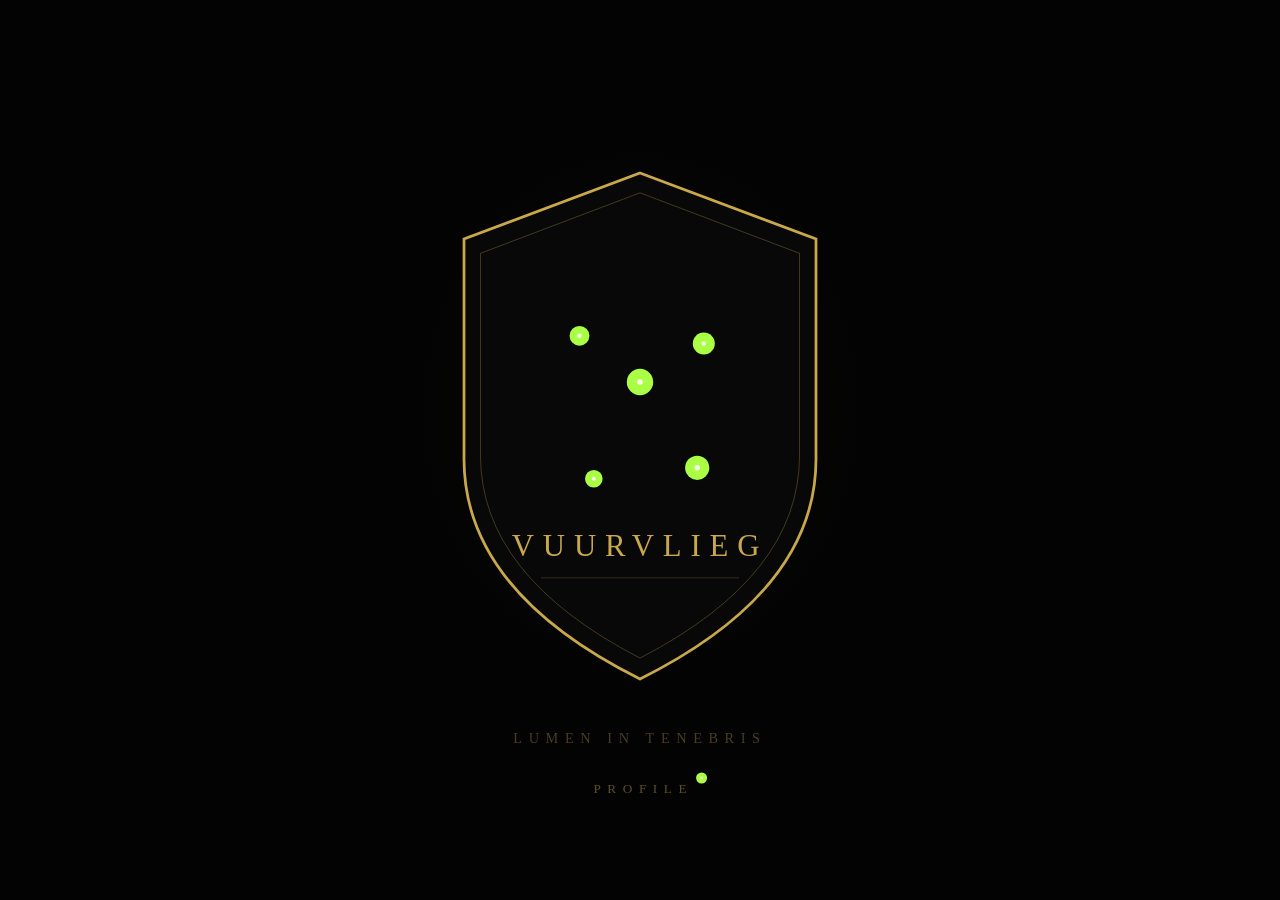
==== index.html @ 99276c4a "Homepage: .com uit het schild, PROFILE-link met vuurvliegje Co-Authored-By: Claude Opus 5.5 <noreply" ====
<!DOCTYPE html>
<html lang="nl">
<head>
  <meta charset="UTF-8">
  <meta name="viewport" content="width=device-width, initial-scale=1.0">
  <title>vuurvlieg.com | Lumen in Tenebris</title>
  <style>
    * { margin: 0; padding: 0; box-sizing: border-box; }
    body { background: #030303; display: flex; align-items: center; justify-content: center; min-height: 100vh; overflow: hidden; }
    .container { width: 100%; max-width: 700px; padding: 20px; }

    @keyframes fly1 { 0%,100%{transform:translate(0,0)} 33%{transform:translate(8px,-12px)} 66%{transform:translate(-6px,6px)} }
    @keyframes fly2 { 0%,100%{transform:translate(0,0)} 33%{transform:translate(-10px,8px)} 66%{transform:translate(6px,-5px)} }
    @keyframes fly3 { 0%,100%{transform:translate(0,0)} 33%{transform:translate(6px,10px)} 66%{transform:translate(-8px,-7px)} }
    @keyframes fly4 { 0%,100%{transform:translate(0,0)} 33%{transform:translate(-7px,-9px)} 66%{transform:translate(9px,5px)} }
    @keyframes fly5 { 0%,100%{transform:translate(0,0)} 33%{transform:translate(10px,6px)} 66%{transform:translate(-5px,-10px)} }

    @keyframes pulse {
      0%,100% { opacity: 0.3; filter: blur(3px); }
      50% { opacity: 1; filter: blur(0px); }
    }

    .mover1 { animation: fly1 6s ease-in-out infinite; }
    .mover2 { animation: fly2 8s ease-in-out infinite; animation-delay: -1s; }
    .mover3 { animation: fly3 5s ease-in-out infinite; animation-delay: -3s; }
    .mover4 { animation: fly4 9s ease-in-out infinite; animation-delay: -2s; }
    .mover5 { animation: fly5 7s ease-in-out infinite; animation-delay: -4s; }

    .light { fill: #aaff44; animation: pulse 3s ease-in-out infinite; }
    .l1 { animation-delay: 0.2s; }
    .l2 { animation-delay: 0.8s; }
    .l3 { animation-delay: 1.5s; }
    .l4 { animation-delay: 0.1s; }
    .l5 { animation-delay: 2.2s; }

    .shield-fill { fill: #080808; }
    .gold-stroke { fill: none; stroke: #c8a84b; stroke-width: 2.5; }
    .gold-inner { fill: none; stroke: #c8a84b; stroke-width: 0.8; opacity: 0.35; }
    .text-gold { fill: #c8a84b; font-family: 'Times New Roman', serif; text-anchor: middle; }
    /* Link naar het profiel met eigen vuurvliegje */
    @keyframes fly6 { 0%,100%{transform:translate(0,0)} 25%{transform:translate(-14px,-6px)} 50%{transform:translate(-4px,-14px)} 75%{transform:translate(10px,-4px)} }
    .mover6 { animation: fly6 7s ease-in-out infinite; }
    .l6 { animation-delay: 1.1s; }
    .profile-link text { opacity: 0.45; transition: opacity .3s; }
    .profile-link:hover text, .profile-link:focus text { opacity: 1; }
    .profile-link { cursor: pointer; outline: none; }
  </style>
</head>
<body>
<div class="container">
  <svg viewBox="0 0 600 700" xmlns="http://www.w3.org/2000/svg">

    <!-- Achtergrond gloed -->
    <radialGradient id="bg" cx="50%" cy="45%" r="40%">
      <stop offset="0%" stop-color="#c8a84b" stop-opacity="0.06"/>
      <stop offset="100%" stop-color="#030303" stop-opacity="0"/>
    </radialGradient>
    <rect width="600" height="700" fill="url(#bg)"/>

    <!-- Schild -->
    <path class="shield-fill" d="M300 100 L460 160 V360 Q460 480 300 560 Q140 480 140 360 V160 Z"/>
    <path class="gold-stroke"  d="M300 100 L460 160 V360 Q460 480 300 560 Q140 480 140 360 V160 Z"/>
    <path class="gold-inner"   d="M300 118 L445 173 V357 Q445 466 300 541 Q155 466 155 357 V173 Z"/>

    <!-- Vuurvlieg 1 — midden -->
    <g transform="translate(300,290)">
      <g class="mover1">
        <circle class="light l1" r="12"/>
        <circle fill="white" r="2.5" opacity="0.9"/>
      </g>
    </g>

    <!-- Vuurvlieg 2 — linksboven -->
    <g transform="translate(245,248)">
      <g class="mover2">
        <circle class="light l2" r="9"/>
        <circle fill="white" r="2" opacity="0.9"/>
      </g>
    </g>

    <!-- Vuurvlieg 3 — rechtsboven -->
    <g transform="translate(358,255)">
      <g class="mover3">
        <circle class="light l3" r="10"/>
        <circle fill="white" r="2" opacity="0.9"/>
      </g>
    </g>

    <!-- Vuurvlieg 4 — linksonder -->
    <g transform="translate(258,378)">
      <g class="mover4">
        <circle class="light l4" r="8"/>
        <circle fill="white" r="1.8" opacity="0.9"/>
      </g>
    </g>

    <!-- Vuurvlieg 5 — rechtsonder -->
    <g transform="translate(352,368)">
      <g class="mover5">
        <circle class="light l5" r="11"/>
        <circle fill="white" r="2.5" opacity="0.9"/>
      </g>
    </g>

    <!-- Tekst -->
    <text class="text-gold" x="300" y="448" font-size="28" letter-spacing="8" text-transform="uppercase">VUURVLIEG</text>
    <line x1="210" y1="468" x2="390" y2="468" stroke="#c8a84b" stroke-width="0.5" opacity="0.4"/>
    <text class="text-gold" x="300" y="618" font-size="13" letter-spacing="6" opacity="0.35">LUMEN IN TENEBRIS</text>

    <!-- Link naar profiel, met een klein vuurvliegje -->
    <a class="profile-link" href="/profiel/" aria-label="Profile">
      <rect x="230" y="636" width="140" height="40" fill="transparent"/>
      <text class="text-gold" x="303" y="664" font-size="12" letter-spacing="6">PROFILE</text>
      <g transform="translate(356,650)">
        <g class="mover6">
          <circle class="light l6" r="5"/>
          <circle fill="white" r="1.2" opacity="0.9"/>
        </g>
      </g>
    </a>

  </svg>
</div>
</body>
</html>
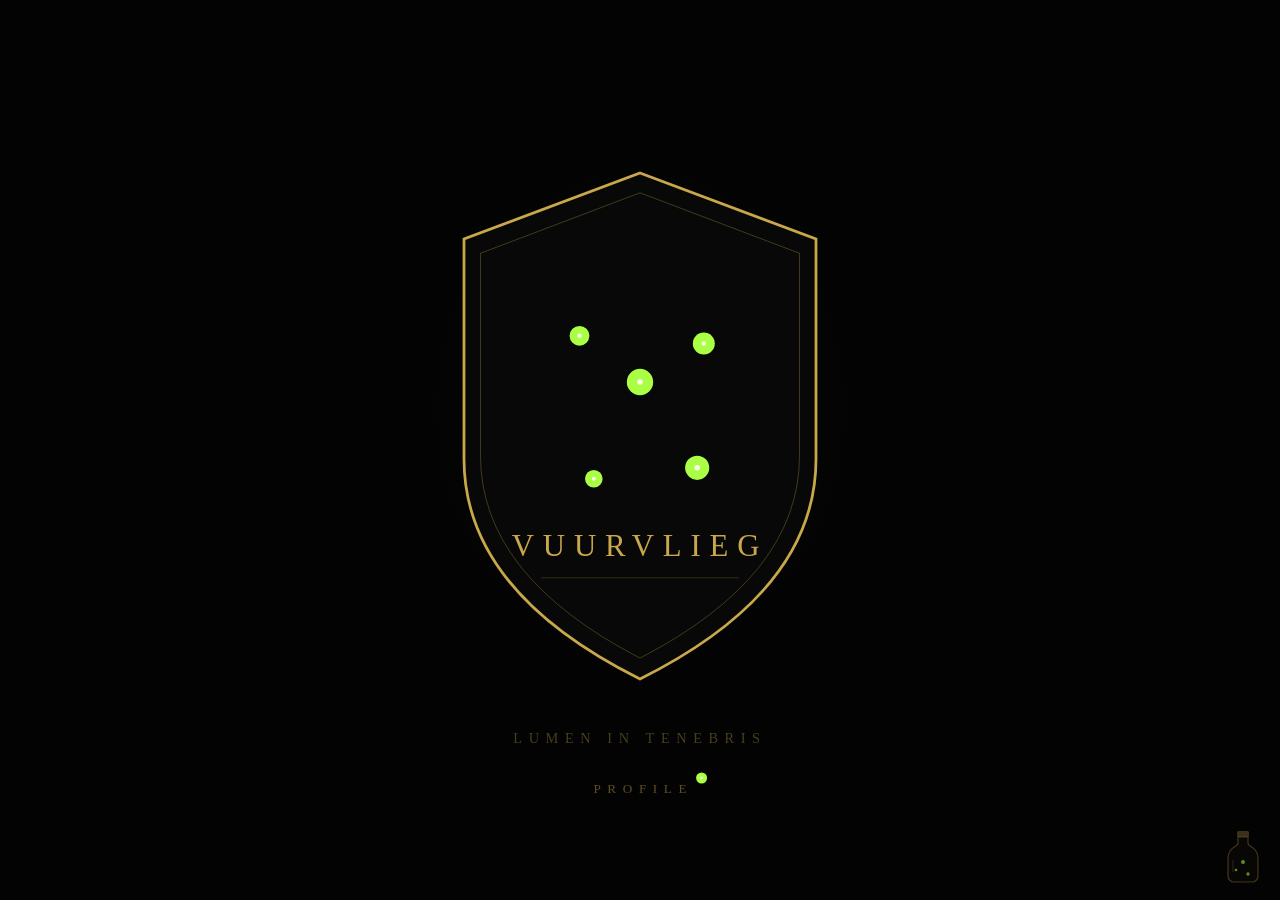
==== commit eb212545: "Verborgen bezoekersteller: glazen fles met vuurvliegjes rechtsonder Telt één keer per browsersessie " ====
--- a/index.html
+++ b/index.html
@@ -121,5 +121,6 @@
 
   </svg>
 </div>
+<script src="/teller.js" defer></script>
 </body>
 </html>
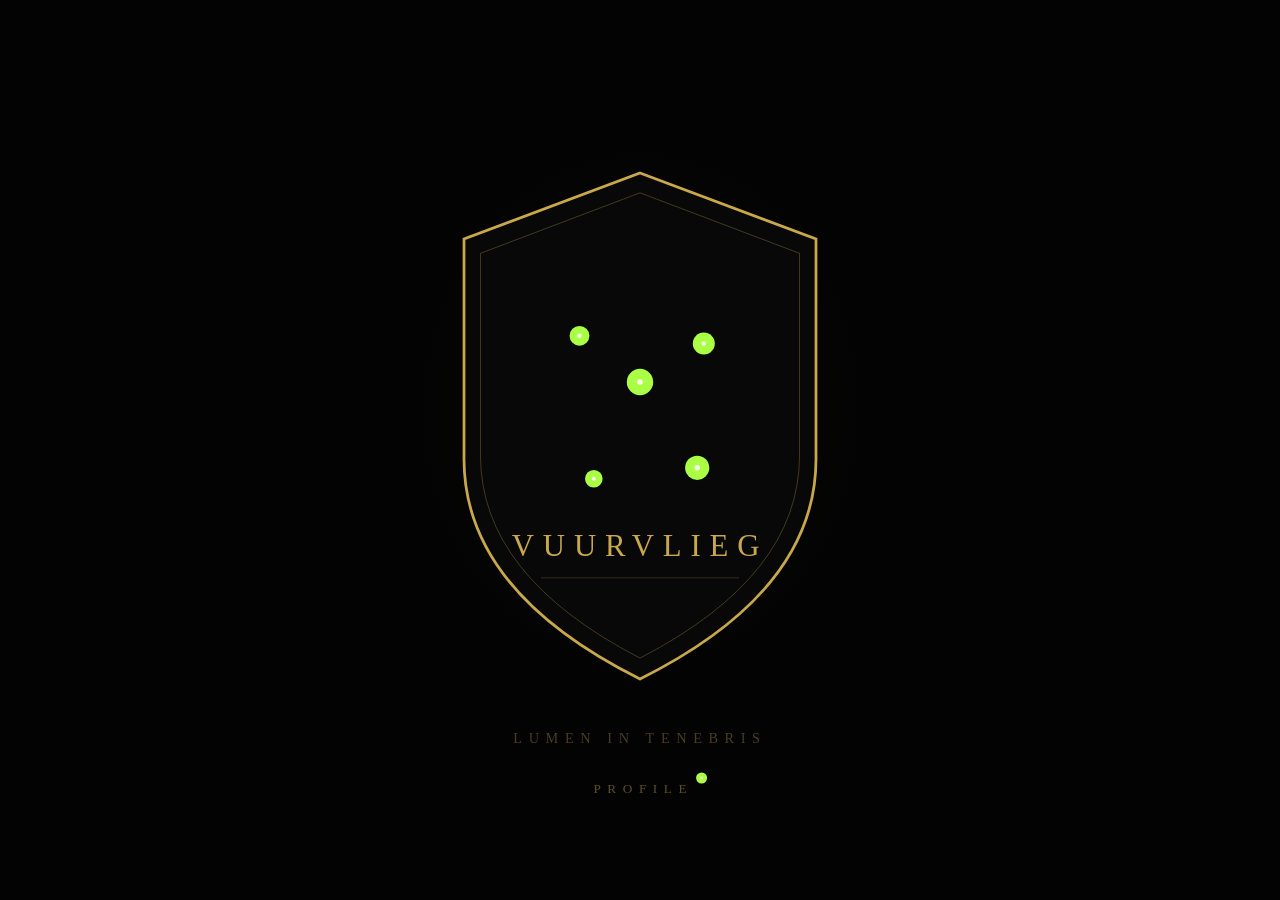
==== commit 54e36539: "Teller alleen op het profiel, en subtieler Kleiner flesje, lagere basisdekking, rustiger knipperen e" ====
--- a/index.html
+++ b/index.html
@@ -121,6 +121,5 @@
 
   </svg>
 </div>
-<script src="/teller.js" defer></script>
 </body>
 </html>
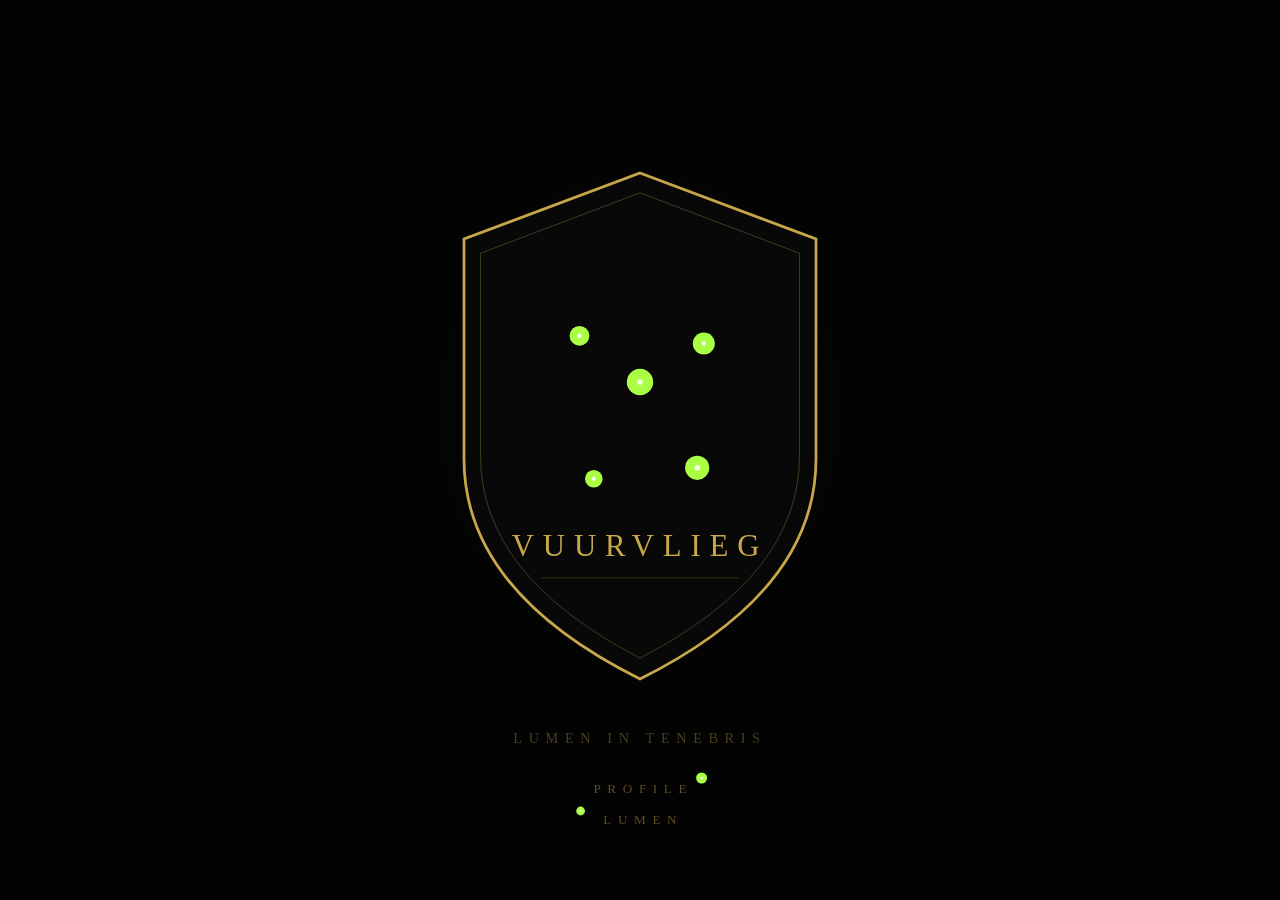
==== commit bd1b7c61: "Lumen live: vuurvliegje op de homepage aan, noindex weg - Homepage: LUMEN-link met eigen vuurvliegje" ====
--- a/index.html
+++ b/index.html
@@ -119,6 +119,18 @@
       </g>
     </a>
 
+    <!-- Link naar Lumen, met een eigen vuurvliegje -->
+    <a class="profile-link" href="/lumen/" aria-label="Lumen">
+      <rect x="240" y="672" width="120" height="28" fill="transparent"/>
+      <text class="text-gold" x="303" y="692" font-size="12" letter-spacing="6">LUMEN</text>
+      <g transform="translate(246,680)">
+        <g class="mover6" style="animation-delay:-3.5s">
+          <circle class="light l6" r="4" style="animation-delay:2s"/>
+          <circle fill="white" r="1" opacity="0.9"/>
+        </g>
+      </g>
+    </a>
+
   </svg>
 </div>
 </body>
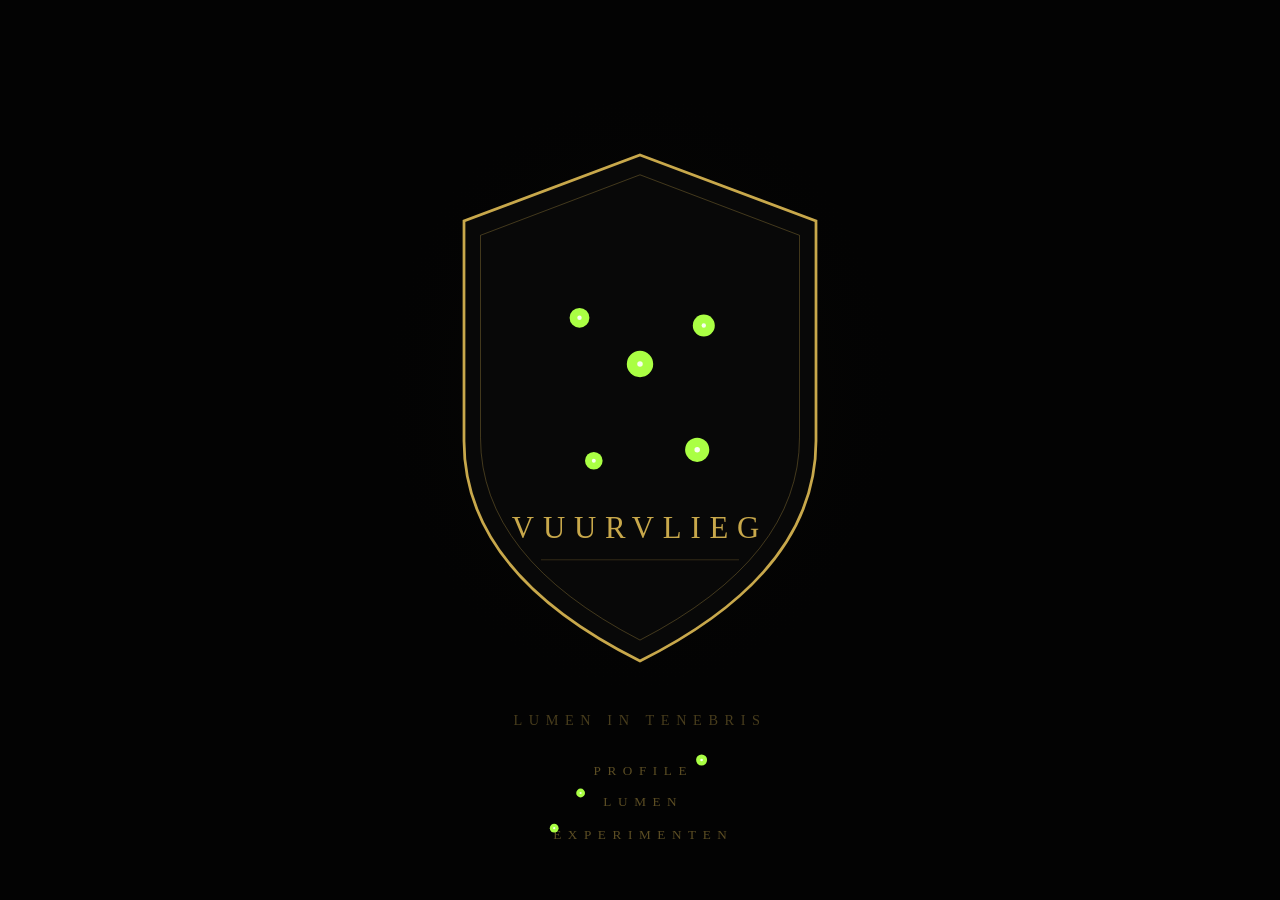
==== commit a946e37c: "Experimenten: nieuwe sectie met Experiment 1, noodvoorraad-tracker Homepage-link, overzichtspagina, " ====
--- a/index.html
+++ b/index.html
@@ -3,6 +3,9 @@
 <head>
   <meta charset="UTF-8">
   <meta name="viewport" content="width=device-width, initial-scale=1.0">
+  <link rel="icon" href="/favicon.ico" sizes="any">
+  <link rel="icon" href="/favicon.svg" type="image/svg+xml">
+  <link rel="apple-touch-icon" href="/apple-touch-icon.png">
   <title>vuurvlieg.com | Lumen in Tenebris</title>
   <style>
     * { margin: 0; padding: 0; box-sizing: border-box; }
@@ -48,7 +51,7 @@
 </head>
 <body>
 <div class="container">
-  <svg viewBox="0 0 600 700" xmlns="http://www.w3.org/2000/svg">
+  <svg viewBox="0 0 600 732" xmlns="http://www.w3.org/2000/svg">
 
     <!-- Achtergrond gloed -->
     <radialGradient id="bg" cx="50%" cy="45%" r="40%">
@@ -131,6 +134,18 @@
       </g>
     </a>
 
+    <!-- Link naar Experimenten, met een eigen vuurvliegje -->
+    <a class="profile-link" href="/experimenten/" aria-label="Experimenten">
+      <rect x="200" y="702" width="200" height="28" fill="transparent"/>
+      <text class="text-gold" x="303" y="722" font-size="12" letter-spacing="6">EXPERIMENTEN</text>
+      <g transform="translate(222,712)">
+        <g class="mover6" style="animation-delay:-5s">
+          <circle class="light l6" r="4" style="animation-delay:1.4s"/>
+          <circle fill="white" r="1" opacity="0.9"/>
+        </g>
+      </g>
+    </a>
+
   </svg>
 </div>
 </body>
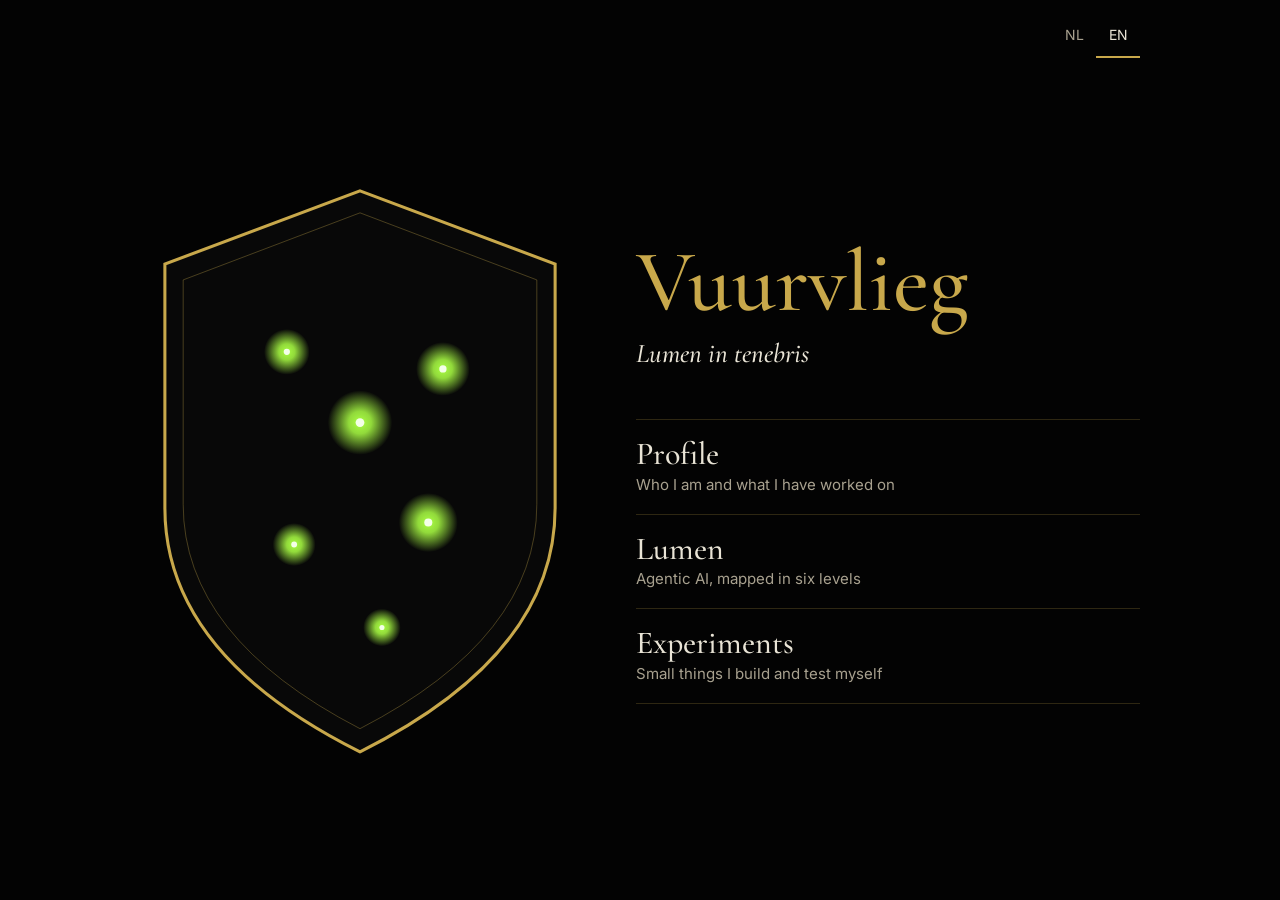
==== commit d3d2f367: "Nieuw ontwerp als homepage; oude homepage naar /archief/ Co-Authored-By: Claude Sonnet 5.5 <noreply@" ====
--- a/index.html
+++ b/index.html
@@ -1,152 +1,129 @@
 <!DOCTYPE html>
 <html lang="nl">
 <head>
-  <meta charset="UTF-8">
-  <meta name="viewport" content="width=device-width, initial-scale=1.0">
-  <link rel="icon" href="/favicon.ico" sizes="any">
-  <link rel="icon" href="/favicon.svg" type="image/svg+xml">
-  <link rel="apple-touch-icon" href="/apple-touch-icon.png">
-  <title>vuurvlieg.com | Lumen in Tenebris</title>
-  <style>
-    * { margin: 0; padding: 0; box-sizing: border-box; }
-    body { background: #030303; display: flex; align-items: center; justify-content: center; min-height: 100vh; overflow: hidden; }
-    .container { width: 100%; max-width: 700px; padding: 20px; }
+<meta charset="UTF-8">
+<meta name="viewport" content="width=device-width, initial-scale=1">
+<meta name="description" content="Vuurvlieg: the personal site of Niels van der Heijden, with his profile, Lumen (agentic AI, mapped) and experiments.">
+<title>vuurvlieg.com | Lumen in Tenebris</title>
+<link rel="icon" href="/favicon.ico" sizes="any">
+<link rel="icon" href="/favicon.svg" type="image/svg+xml">
+<link rel="apple-touch-icon" href="/apple-touch-icon.png">
+<style>
+@font-face{font-family:'VV Serif';font-weight:500;font-style:normal;font-display:swap;src:url([data-uri]) format('woff2')}
+@font-face{font-family:'VV Serif';font-weight:500;font-style:italic;font-display:swap;src:url([data-uri]) format('woff2')}
+@font-face{font-family:'VV Sans';font-weight:400;font-style:normal;font-display:swap;src:url([data-uri]) format('woff2')}
+@font-face{font-family:'VV Sans';font-weight:600;font-style:normal;font-display:swap;src:url([data-uri]) format('woff2')}
+:root{--night:#030303;--shield:#080808;--gold:#c8a84b;--glow:#aaff44;--text:#e9e4d6;--muted:#a8a18f;--line:rgba(200,168,75,.22);
+--serif:'VV Serif','Times New Roman',serif;--sans:'VV Sans',system-ui,sans-serif;color-scheme:dark}
+*{margin:0;padding:0;box-sizing:border-box}
+body{background:var(--night);color:var(--text);font-family:var(--sans);line-height:1.6}
+a{color:var(--gold)}
+:focus-visible{outline:2px solid var(--glow);outline-offset:3px}
+.wrap{max-width:1040px;margin:0 auto;padding:0 20px}
 
-    @keyframes fly1 { 0%,100%{transform:translate(0,0)} 33%{transform:translate(8px,-12px)} 66%{transform:translate(-6px,6px)} }
-    @keyframes fly2 { 0%,100%{transform:translate(0,0)} 33%{transform:translate(-10px,8px)} 66%{transform:translate(6px,-5px)} }
-    @keyframes fly3 { 0%,100%{transform:translate(0,0)} 33%{transform:translate(6px,10px)} 66%{transform:translate(-8px,-7px)} }
-    @keyframes fly4 { 0%,100%{transform:translate(0,0)} 33%{transform:translate(-7px,-9px)} 66%{transform:translate(9px,5px)} }
-    @keyframes fly5 { 0%,100%{transform:translate(0,0)} 33%{transform:translate(10px,6px)} 66%{transform:translate(-5px,-10px)} }
+.top{display:flex;justify-content:flex-end;align-items:center;gap:16px;padding-top:14px;font-size:14px}
+.top a{display:inline-flex;align-items:center;min-height:44px}
+.lang{display:flex}
+.lang button{min-width:44px;min-height:44px;background:none;border:0;border-bottom:2px solid transparent;color:var(--muted);font:inherit;cursor:pointer}
+.lang button[aria-pressed=true]{color:var(--text);border-color:var(--gold)}
 
-    @keyframes pulse {
-      0%,100% { opacity: 0.3; filter: blur(3px); }
-      50% { opacity: 1; filter: blur(0px); }
-    }
+.home{min-height:calc(100svh - 58px);display:grid;grid-template-columns:minmax(0,5fr) minmax(0,6fr);gap:clamp(24px,6vw,88px);align-items:center;padding-block:24px 40px}
+.shield{justify-self:end;width:100%;max-width:min(400px,calc((100svh - 140px)*.75))}
+.shield svg{display:block;width:100%;height:auto;overflow:visible}
+.fly{transition:transform 1.1s cubic-bezier(.45,.05,.2,1)}
+.drift{animation:drift var(--d) ease-in-out infinite alternate;animation-delay:var(--o)}
+.halo{fill:var(--glow);animation:pulse 3.2s ease-in-out infinite;animation-delay:var(--o)}
+.core{fill:#f4ffe8}
+.trail{fill:none;stroke:var(--glow);stroke-width:1;stroke-dasharray:2 6;opacity:0;transition:opacity .5s}
+.trail.on{opacity:.45;transition-delay:.7s}
+@keyframes drift{from{transform:translate(-7px,5px)}to{transform:translate(8px,-9px)}}
+@keyframes pulse{0%,100%{opacity:.4}50%{opacity:1}}
+.shape .drift{animation-play-state:paused}
 
-    .mover1 { animation: fly1 6s ease-in-out infinite; }
-    .mover2 { animation: fly2 8s ease-in-out infinite; animation-delay: -1s; }
-    .mover3 { animation: fly3 5s ease-in-out infinite; animation-delay: -3s; }
-    .mover4 { animation: fly4 9s ease-in-out infinite; animation-delay: -2s; }
-    .mover5 { animation: fly5 7s ease-in-out infinite; animation-delay: -4s; }
+h1{font-family:var(--serif);font-weight:500;font-size:clamp(48px,8vw,88px);line-height:1;color:var(--gold)}
+.motto{font-family:var(--serif);font-style:italic;font-size:clamp(21px,2.4vw,27px);margin-top:6px}
+nav ul{list-style:none;margin-top:clamp(24px,5vh,44px);border-top:1px solid var(--line)}
+nav a{display:block;text-decoration:none;color:var(--text);padding:16px 0 17px;border-bottom:1px solid var(--line)}
+nav strong{display:block;font-family:var(--serif);font-weight:500;font-size:32px;line-height:1.15;transition:color .2s}
+nav span{display:block;color:var(--muted);font-size:15px}
+nav a:hover strong,nav a:focus-visible strong{color:var(--glow)}
 
-    .light { fill: #aaff44; animation: pulse 3s ease-in-out infinite; }
-    .l1 { animation-delay: 0.2s; }
-    .l2 { animation-delay: 0.8s; }
-    .l3 { animation-delay: 1.5s; }
-    .l4 { animation-delay: 0.1s; }
-    .l5 { animation-delay: 2.2s; }
-
-    .shield-fill { fill: #080808; }
-    .gold-stroke { fill: none; stroke: #c8a84b; stroke-width: 2.5; }
-    .gold-inner { fill: none; stroke: #c8a84b; stroke-width: 0.8; opacity: 0.35; }
-    .text-gold { fill: #c8a84b; font-family: 'Times New Roman', serif; text-anchor: middle; }
-    /* Link naar het profiel met eigen vuurvliegje */
-    @keyframes fly6 { 0%,100%{transform:translate(0,0)} 25%{transform:translate(-14px,-6px)} 50%{transform:translate(-4px,-14px)} 75%{transform:translate(10px,-4px)} }
-    .mover6 { animation: fly6 7s ease-in-out infinite; }
-    .l6 { animation-delay: 1.1s; }
-    .profile-link text { opacity: 0.45; transition: opacity .3s; }
-    .profile-link:hover text, .profile-link:focus text { opacity: 1; }
-    .profile-link { cursor: pointer; outline: none; }
-  </style>
+@media(max-width:760px){
+ .home{grid-template-columns:1fr;gap:12px;align-content:start;padding-top:4px}
+ .shield{justify-self:center;max-width:min(220px,24svh)}
+ .intro h1,.motto{text-align:center}
+ nav ul{margin-top:20px}
+}
+@media(prefers-reduced-motion:reduce){*{animation:none!important;transition:none!important}}
+</style>
 </head>
 <body>
-<div class="container">
-  <svg viewBox="0 0 600 732" xmlns="http://www.w3.org/2000/svg">
+<header class="wrap top">
+  <div class="lang" role="group" aria-label="Taal / Language"><button type="button" data-lang="nl">NL</button><button type="button" data-lang="en">EN</button></div>
+</header>
 
-    <!-- Achtergrond gloed -->
-    <radialGradient id="bg" cx="50%" cy="45%" r="40%">
-      <stop offset="0%" stop-color="#c8a84b" stop-opacity="0.06"/>
-      <stop offset="100%" stop-color="#030303" stop-opacity="0"/>
-    </radialGradient>
-    <rect width="600" height="700" fill="url(#bg)"/>
+<main>
+<div class="wrap home">
+  <div class="shield" aria-hidden="true">
+    <svg viewBox="136 96 328 468">
+      <path d="M300 100 460 160V360Q460 480 300 560 140 480 140 360V160Z" fill="var(--shield)" stroke="var(--gold)" stroke-width="2.5"/>
+      <path d="M300 118 445 173V357Q445 466 300 541 155 466 155 357V173Z" fill="none" stroke="var(--gold)" stroke-width=".8" opacity=".35"/>
+      <polyline class="trail" points=""/>
+      <g id="flies"></g>
+    </svg>
+  </div>
+  <div class="intro">
+    <h1>Vuurvlieg</h1>
+    <p class="motto" lang="la">Lumen in tenebris</p>
+    <nav aria-label="Vuurvlieg"><ul>
+      <li><a href="/profiel/" data-shape="profile"><strong data-t="p"></strong><span data-t="pd"></span></a></li>
+      <li><a href="/lumen/" data-shape="lumen"><strong>Lumen</strong><span data-t="ld"></span></a></li>
+      <li><a href="/experimenten/" data-shape="exp"><strong data-t="e"></strong><span data-t="ed"></span></a></li>
+    </ul></nav>
+  </div>
+</div>
 
-    <!-- Schild -->
-    <path class="shield-fill" d="M300 100 L460 160 V360 Q460 480 300 560 Q140 480 140 360 V160 Z"/>
-    <path class="gold-stroke"  d="M300 100 L460 160 V360 Q460 480 300 560 Q140 480 140 360 V160 Z"/>
-    <path class="gold-inner"   d="M300 118 L445 173 V357 Q445 466 300 541 Q155 466 155 357 V173 Z"/>
+</main>
 
-    <!-- Vuurvlieg 1 — midden -->
-    <g transform="translate(300,290)">
-      <g class="mover1">
-        <circle class="light l1" r="12"/>
-        <circle fill="white" r="2.5" opacity="0.9"/>
-      </g>
-    </g>
+<script>
+const TXT={
+nl:{p:"Profiel",pd:"Wie ik ben en waaraan ik heb gewerkt",ld:"Agentic AI in kaart, in zes niveaus",e:"Experimenten",ed:"Kleine dingen die ik zelf bouw en test"},
+en:{p:"Profile",pd:"Who I am and what I have worked on",ld:"Agentic AI, mapped in six levels",e:"Experiments",ed:"Small things I build and test myself"}};
 
-    <!-- Vuurvlieg 2 — linksboven -->
-    <g transform="translate(245,248)">
-      <g class="mover2">
-        <circle class="light l2" r="9"/>
-        <circle fill="white" r="2" opacity="0.9"/>
-      </g>
-    </g>
+let lang="en";
+try{const u=new URLSearchParams(location.search).get("lang"),s=localStorage.getItem("vuurvlieg-lang");lang=[u,s].find(l=>l==="nl"||l==="en")||"en"}catch(e){}
+function render(){
+  const t=TXT[lang];document.documentElement.lang=lang;
+  document.querySelectorAll("[data-t]").forEach(e=>e.textContent=t[e.dataset.t]);
+  document.querySelectorAll("[data-lang]").forEach(b=>b.setAttribute("aria-pressed",b.dataset.lang===lang));
+}
+document.querySelectorAll("[data-lang]").forEach(b=>b.onclick=()=>{lang=b.dataset.lang;try{localStorage.setItem("vuurvlieg-lang",lang)}catch(e){}render()});
+render();
 
-    <!-- Vuurvlieg 3 — rechtsboven -->
-    <g transform="translate(358,255)">
-      <g class="mover3">
-        <circle class="light l3" r="10"/>
-        <circle fill="white" r="2" opacity="0.9"/>
-      </g>
-    </g>
-
-    <!-- Vuurvlieg 4 — linksonder -->
-    <g transform="translate(258,378)">
-      <g class="mover4">
-        <circle class="light l4" r="8"/>
-        <circle fill="white" r="1.8" opacity="0.9"/>
-      </g>
-    </g>
-
-    <!-- Vuurvlieg 5 — rechtsonder -->
-    <g transform="translate(352,368)">
-      <g class="mover5">
-        <circle class="light l5" r="11"/>
-        <circle fill="white" r="2.5" opacity="0.9"/>
-      </g>
-    </g>
-
-    <!-- Tekst -->
-    <text class="text-gold" x="300" y="448" font-size="28" letter-spacing="8" text-transform="uppercase">VUURVLIEG</text>
-    <line x1="210" y1="468" x2="390" y2="468" stroke="#c8a84b" stroke-width="0.5" opacity="0.4"/>
-    <text class="text-gold" x="300" y="618" font-size="13" letter-spacing="6" opacity="0.35">LUMEN IN TENEBRIS</text>
-
-    <!-- Link naar profiel, met een klein vuurvliegje -->
-    <a class="profile-link" href="/profiel/" aria-label="Profile">
-      <rect x="230" y="636" width="140" height="40" fill="transparent"/>
-      <text class="text-gold" x="303" y="664" font-size="12" letter-spacing="6">PROFILE</text>
-      <g transform="translate(356,650)">
-        <g class="mover6">
-          <circle class="light l6" r="5"/>
-          <circle fill="white" r="1.2" opacity="0.9"/>
-        </g>
-      </g>
-    </a>
-
-    <!-- Link naar Lumen, met een eigen vuurvliegje -->
-    <a class="profile-link" href="/lumen/" aria-label="Lumen">
-      <rect x="240" y="672" width="120" height="28" fill="transparent"/>
-      <text class="text-gold" x="303" y="692" font-size="12" letter-spacing="6">LUMEN</text>
-      <g transform="translate(246,680)">
-        <g class="mover6" style="animation-delay:-3.5s">
-          <circle class="light l6" r="4" style="animation-delay:2s"/>
-          <circle fill="white" r="1" opacity="0.9"/>
-        </g>
-      </g>
-    </a>
-
-    <!-- Link naar Experimenten, met een eigen vuurvliegje -->
-    <a class="profile-link" href="/experimenten/" aria-label="Experimenten">
-      <rect x="200" y="702" width="200" height="28" fill="transparent"/>
-      <text class="text-gold" x="303" y="722" font-size="12" letter-spacing="6">EXPERIMENTEN</text>
-      <g transform="translate(222,712)">
-        <g class="mover6" style="animation-delay:-5s">
-          <circle class="light l6" r="4" style="animation-delay:1.4s"/>
-          <circle fill="white" r="1" opacity="0.9"/>
-        </g>
-      </g>
-    </a>
-
-  </svg>
-</div>
+/* Zes vuurvliegen. In rust zweven ze; bij een bestemming vormen ze haar. [x, y, schaal] */
+const REST=[[300,290,1.2],[240,232,.85],[368,246,1],[246,390,.8],[356,372,1.1],[318,458,.7]];
+const SHAPES={
+  profile:[[300,310,2.4],...Array(5).fill([300,310,0])],
+  lumen:[[200,420,.6],[240,380,.7],[280,340,.8],[320,300,.9],[360,260,1],[400,220,1.15]],
+  exp:[[250,310,1.6],[350,310,1.6],[250,310,0],[350,310,0],[250,310,0],[350,310,0]]};
+const NS="http://www.w3.org/2000/svg",box=document.getElementById("flies"),trail=document.querySelector(".trail");
+const el=(n,a,p)=>{const e=document.createElementNS(NS,n);for(const k in a)e.setAttribute(k,a[k]);p.appendChild(e);return e};
+const defs=el("defs",{},box),g=el("radialGradient",{id:"g"},defs);
+[[0,1],[.35,.85],[1,0]].forEach(([o,a])=>el("stop",{offset:o,"stop-color":"#aaff44","stop-opacity":a},g));
+const flies=REST.map((_,i)=>{const f=el("g",{class:"fly"},box),d=el("g",{class:"drift",style:`--d:${4+i*.9}s;--o:-${i*1.3}s`},f);
+  el("circle",{r:22,class:"halo",style:`fill:url(#g);--o:-${i*.7}s`},d);el("circle",{r:3,class:"core"},d);return f});
+function form(name){
+  const s=SHAPES[name]||REST;
+  flies.forEach((f,i)=>f.style.transform=`translate(${s[i][0]}px,${s[i][1]}px) scale(${s[i][2]})`);
+  box.classList.toggle("shape",!!SHAPES[name]);
+  if(name==="lumen")trail.setAttribute("points",s.map(p=>p[0]+","+p[1]).join(" "));
+  trail.classList.toggle("on",name==="lumen");
+}
+form();
+document.querySelectorAll("[data-shape]").forEach(a=>{
+  ["pointerenter","focus"].forEach(ev=>a.addEventListener(ev,()=>form(a.dataset.shape)));
+  ["pointerleave","blur"].forEach(ev=>a.addEventListener(ev,()=>form()));
+});
+</script>
 </body>
 </html>
